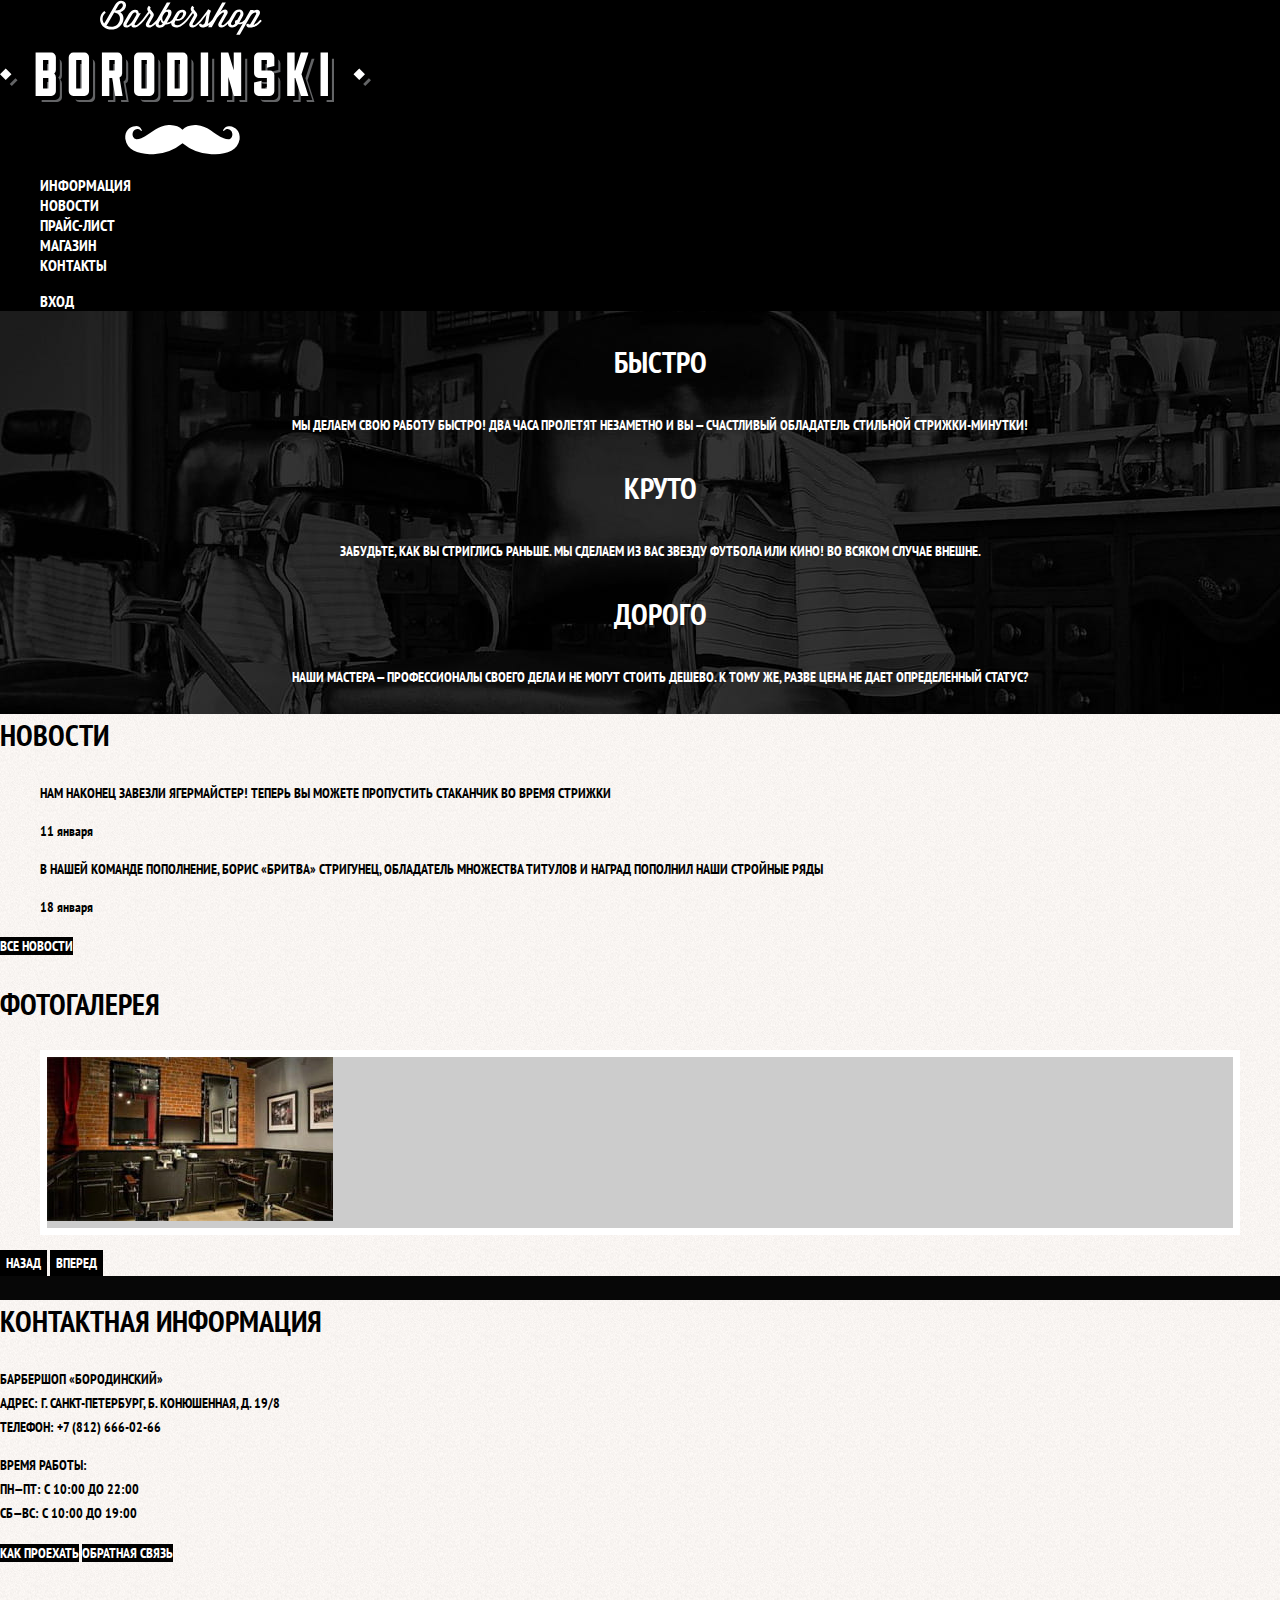
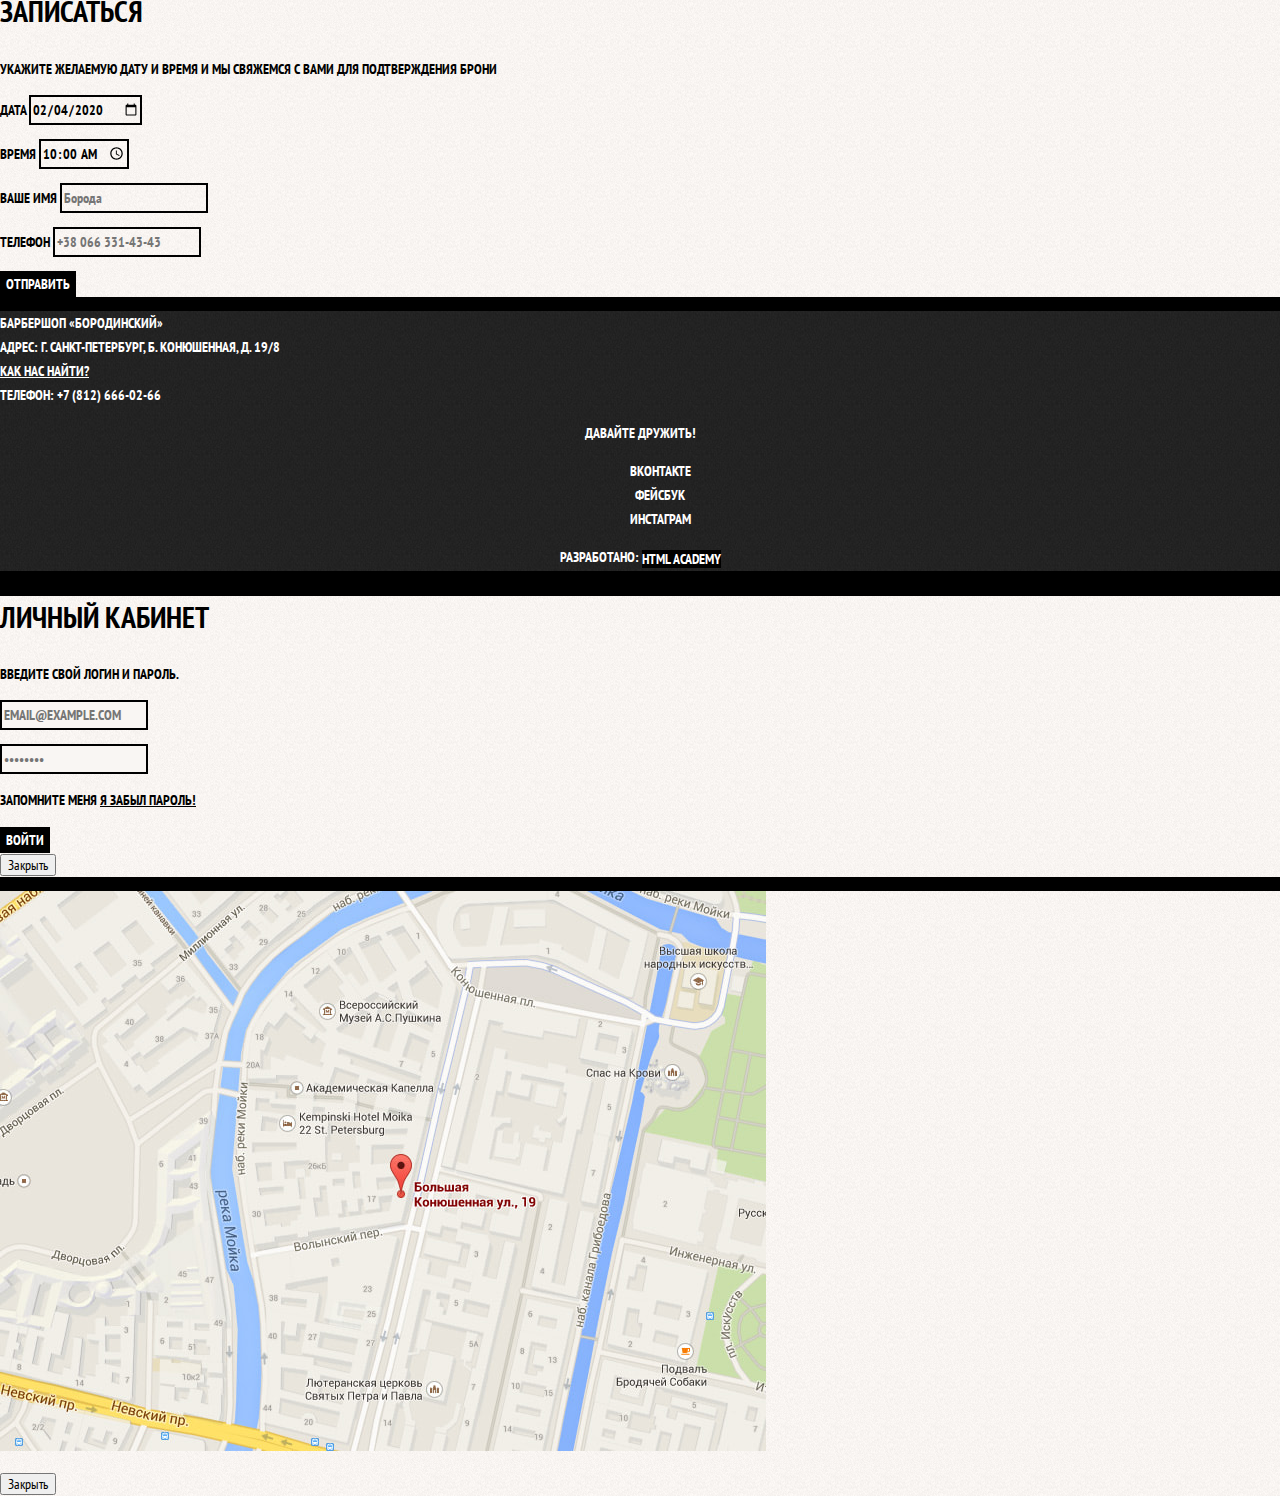
==== index.html @ f63e3051 "Добавляет базовую стилизацию для главной страницы барбершопа" ====
<!DOCTYPE html>
<html lang="ru">
  <head>
    <meta charset="utf-8">
    <title>Барбершоп «Бородинский»</title>
    <link href="https://fonts.googleapis.com/css?family=PT+Sans+Narrow:400,700&display=swap&subset=cyrillic" rel="stylesheet">
    <link href="css/normalize.css" rel="stylesheet">
    <link href="css/style.css" rel="stylesheet">
  </head>
  <body>
    <header class="main-header">
      <nav class="main-navigation">
        <a class="main-header-logo">
          <img src="img/main-logo.svg" width="371" height="155" alt="Логотип барбершопа «Бородинский»">
        </a>
        <ul class="site-navigation">
          <li><a href="info.html">Информация</a></li>
          <li><a href="news.html">Новости</a></li>
          <li><a href="price.html">Прайс-лист</a></li>
          <li><a href="catalog.html">Магазин</a></li>
          <li><a href="contacts.html">Контакты</a></li>
        </ul>
        <ul class="user-navigation">
          <li>
            <a class="login-link" href="login.html">Вход</a>
          </li>
        </ul>
      </nav>
    </header>

    <main class="container">
      <h1 class="visually-hidden">Барбершоп «Бородинский»</h1>

      <section class="features">
        <h2 class="visually-hidden">Преимущества</h2>
        <ul class="features-list">
          <li class="feature-item">
            <h3>Быстро</h3>
            <p>Мы делаем свою работу быстро! Два часа пролетят незаметно и вы — счастливый обладатель стильной стрижки-минутки!</p>
          </li>
          <li class="feature-item">
            <h3>Круто</h3>
            <p>Забудьте, как вы стриглись раньше. Мы сделаем из вас звезду футбола или кино! Во всяком случае внешне.</p>
          </li>
          <li class="feature-item">
            <h3>Дорого</h3>
            <p>Наши мастера — профессионалы своего дела и не могут стоить дешево. К тому же, разве цена не дает определенный статус?</p>
          </li>
        </ul>
      </section>

      <div class="index-columns">
        <section class="news">
          <h2>Новости</h2>
          <ul class="news-list">
            <li class="news-item">
              <p>Нам наконец завезли Ягермайстер! Теперь вы можете пропустить стаканчик во время стрижки</p>
              <time datetime="2020-01-11">11 января</time>
            </li>
            <li class="news-item">
              <p>В нашей команде пополнение, Борис «Бритва» Стригунец, обладатель множества титулов и наград пополнил наши стройные ряды</p>
              <time datetime="2018-01-18">18 января</time>
            </li>
          </ul>
          <a class="button" href="news.html">Все новости</a>
        </section>

        <section class="gallery">
          <h2>Фотогалерея</h2>
          <figure class="gallery-content">
            <a href="#">
              <img src="img/photo-1.jpg" alt="Интерьер" width="286" height="164" alt="Интерьер">
            </a>
          </figure>
          <button class="button gallery-button gallery-button-back" type="button">Назад</button>
          <button class="button gallery-button gallery-button-next" type="button">Вперед</button>
        </section>
      </div>

      <div class="index-columns">
        <section class="contacts">
          <h2>Контактная информация</h2>
          <p>
             Барбершоп «Бородинский»<br>
             Адрес: г. Санкт-Петербург, Б. Конюшенная, д. 19/8<br>
             Телефон: +7 (812) 666-02-66
          </p>
          <p>
            Время работы:<br>
            пн—пт: с 10:00 до 22:00<br>
            сб—вс: с 10:00 до 19:00
          </p>
          <a class="button" href="map.html">Как проехать</a>
          <a class="button" href="contacts.html">Обратная связь</a>
        </section>

        <section class="appointment">
          <h2>Записаться</h2>
          <p class="appointment-info">Укажите желаемую дату и время и мы свяжемся с вами для подтверждения брони</p>
          <form class="appointment-form" action="https://echo.htmlacademy.ru" method="post">
            <p class="appointment-item">
              <label for="appointment-date">Дата</label>
              <input id="appointment-date" type="date" name="date" value="2020-02-04">
            </p>
            <p class="appointment-item">
              <label for="appointment-time">Время</label>
              <input id="appointment-time" type="time" name="time" value="10:00">
            </p>
            <p class="appointment-item">
              <label for="appointment-name">Ваше имя</label>
              <input id="appointment-name" type="text" name="name" value="" placeholder="Борода">
            </p>
            <p class="appointment-item">
              <label for="appointment-phone">Телефон</label>
              <input id="appointment-phone" type="tel" name="phone" value="" placeholder="+38 066 331-43-43">
            </p>
            <button class="button" type="submit">Отправить</button>
          </form>
        </section>
      </div>
    </main>

    <footer class="main-footer">
      <p class="footer-contacts">
        Барбершоп «Бородинский»<br>
        Адрес: г. Санкт-Петербург, Б. Конюшенная, д. 19/8<br>
        <a href="map.html">Как нас найти?</a><br>
        Телефон: +7 (812) 666-02-66
      </p>
      <div class="footer-social">
        <p>Давайте дружить!</p>
        <ul>
          <li><a class="social-button" href="#">Вконтакте</a></li>
          <li><a class="social-button" href="#">Фейсбук</a></li>
          <li><a class="social-button" href="#">Инстаграм</a></li>
        </ul>
      </div>
      <p class="footer-copyright">
        Разработано:
        <a class="button" href="https://htmlacademy.ru">HTML Academy</a>
      </p>
    </footer>

    <section class="modal modal-login">
      <h2>Личный кабинет</h2>
      <p>Введите свой логин и пароль.</p>
      <form class="login-form" action="https://echo.htmlacademy.ru" method="post">
        <p>
          <label class="visually-hidden" for="user-login">Логин</label>
          <input class="login-icon-user" id="user-login" type="email" name="login" placeholder="email@example.com">
        </p>
        <p>
          <label class="visually-hidden" for="user-password">Пароль</label>
          <input class="login-icon-password" id="user-password" type="password" name="password" placeholder="••••••••">
        </p>
        <p class="login-password-info">
          <label class="login-checkbox">
            <input class="visually-hidden" type="checkbox" name="remember">
            <span class="checkbox-indicator"></span>
            Запомните меня
          </label>
          <a class="restore" href="#">Я забыл пароль!</a>
        </p>
        <button class="button" type="submit">Войти</button>
      </form>
      <button class="modal-close" type="button">Закрыть</button>
    </section>

    <section class="modal modal-map">
      <h2 class="visually-hidden">Как до нас добраться</h2>
      <p>
        <img src="img/map.jpg" width="766" height="560" alt="Карта офиса по адресу улица Большая Конюшенная, 19/8, Санкт-Петербург">
      </p>
      <button class="modal-close" type="button">Закрыть</button>
    </section>
  </body>
</html>
---- css/style.css ----
body {
  margin: 0;
  padding: 0;

  font-family: "PT Sans Narrow", Arial, sans-serif;
  font-size: 14px;
  line-height: 24px;
  font-weight: 700;
  color: #ffffff;
  text-transform: uppercase;

  background-color: #000000;
  background-image: url("../img/bg.jpg");
  background-position: top center;
  background-repeat: no-repeat;
}

a {
  text-decoration: none;
}

.button {
  font: inherit;

  text-align: center;
  color: #ffffff;
  vertical-align: middle;
  text-transform: uppercase;

  background-color: #000000;
  border: none;
}

.button:hover,
.button:focus,
.button:active {
  background-color: #663d15;
}

.visually-hidden {
  position: absolute;
  width: 1px;
  height: 1px;
  margin: -1px;
  border: 0;
  padding: 0;
  clip: rect(0 0 0 0);
  overflow: hidden;
}

.main-navigation {
  font-size: 16px;
  line-height: 20px;
  color: #ffffff;

  background-color: #000000;
}

.site-navigation,
.user-navigation {
  list-style: none;
}

.site-navigation a,
.user-navigation a {
  color: #ffffff;
}

.site-navigation a:hover,
.site-navigation a:focus,
.user-navigation a:hover,
.user-navigation a:focus {
  background-color: #242424;
}

.features-list {
  list-style: none;
}

.feature-item {
  text-align: center;
}

.feature-item h3 {
  font-size: 30px;
  line-height: 42px;
}

.index-columns {
  color: #000000;

  background-color: #f8f5f2;
  background-image: url("../img/pattern-light.jpg");
  background-position: 0 0;
  background-repeat: repeat;
}

.index-columns h2 {
  font-size: 30px;
  line-height: 42px;
}

.news-list {
  list-style: none;
}

.news-item time {
  text-transform: none;
}

.gallery-content {
  background-color: #cccccc;
  border: 7px solid #ffffff;
}

.appointment-item input {
  font: inherit;

  background-color: transparent;
  border: 2px solid #000000;
}

.appointment-item input:focus {
  border-color: #663d15;
}

.main-footer {
  color: #ffffff;

  background-color: #212121;
  background-image: url("../img/pattern-dark.jpg");
  background-position: 0 0;
  background-repeat: repeat;
}

.footer-contacts a {
  color: #ffffff;
  text-decoration:  underline;
}

.footer-contacts a:hover,
.footer-contacts a:focus {
  text-decoration: none;
}

.footer-social {
  text-align: center;
}

.footer-social ul {
  list-style: none;
}

.social-button {
  color: #ffffff;
}

.footer-copyright {
  text-align: center;
}

.footer-copyright .button:hover,
.footer-copyright .button:focus {
  color: #000000;

  background-color: #ffffff;
}

.modal {
  color: #000000;

  background-color: #f8f3f0;
  background-image: url("../img/pattern-light.jpg");
  background-position: 0 0;
  background-repeat: repeat;
}

.modal h2 {
  font-size: 30px;
  line-height: 42px;
}

.login-form input[type="email"],
.login-form input[type="password"] {
  font: inherit;
  color: #000000;
  text-transform: uppercase;

  background-color: #f9f6f3;
  border: 2px solid #000000;
}

.login-form input:focus {
  border-color: #663d15;
}

.login-checkbox:hover,
.login-checkbox:focus {
  color: #663d15;
}

.restore {
  color: #000000;
  text-decoration: underline;
}

.restore:hover,
.restore:focus {
  text-decoration: none;
}
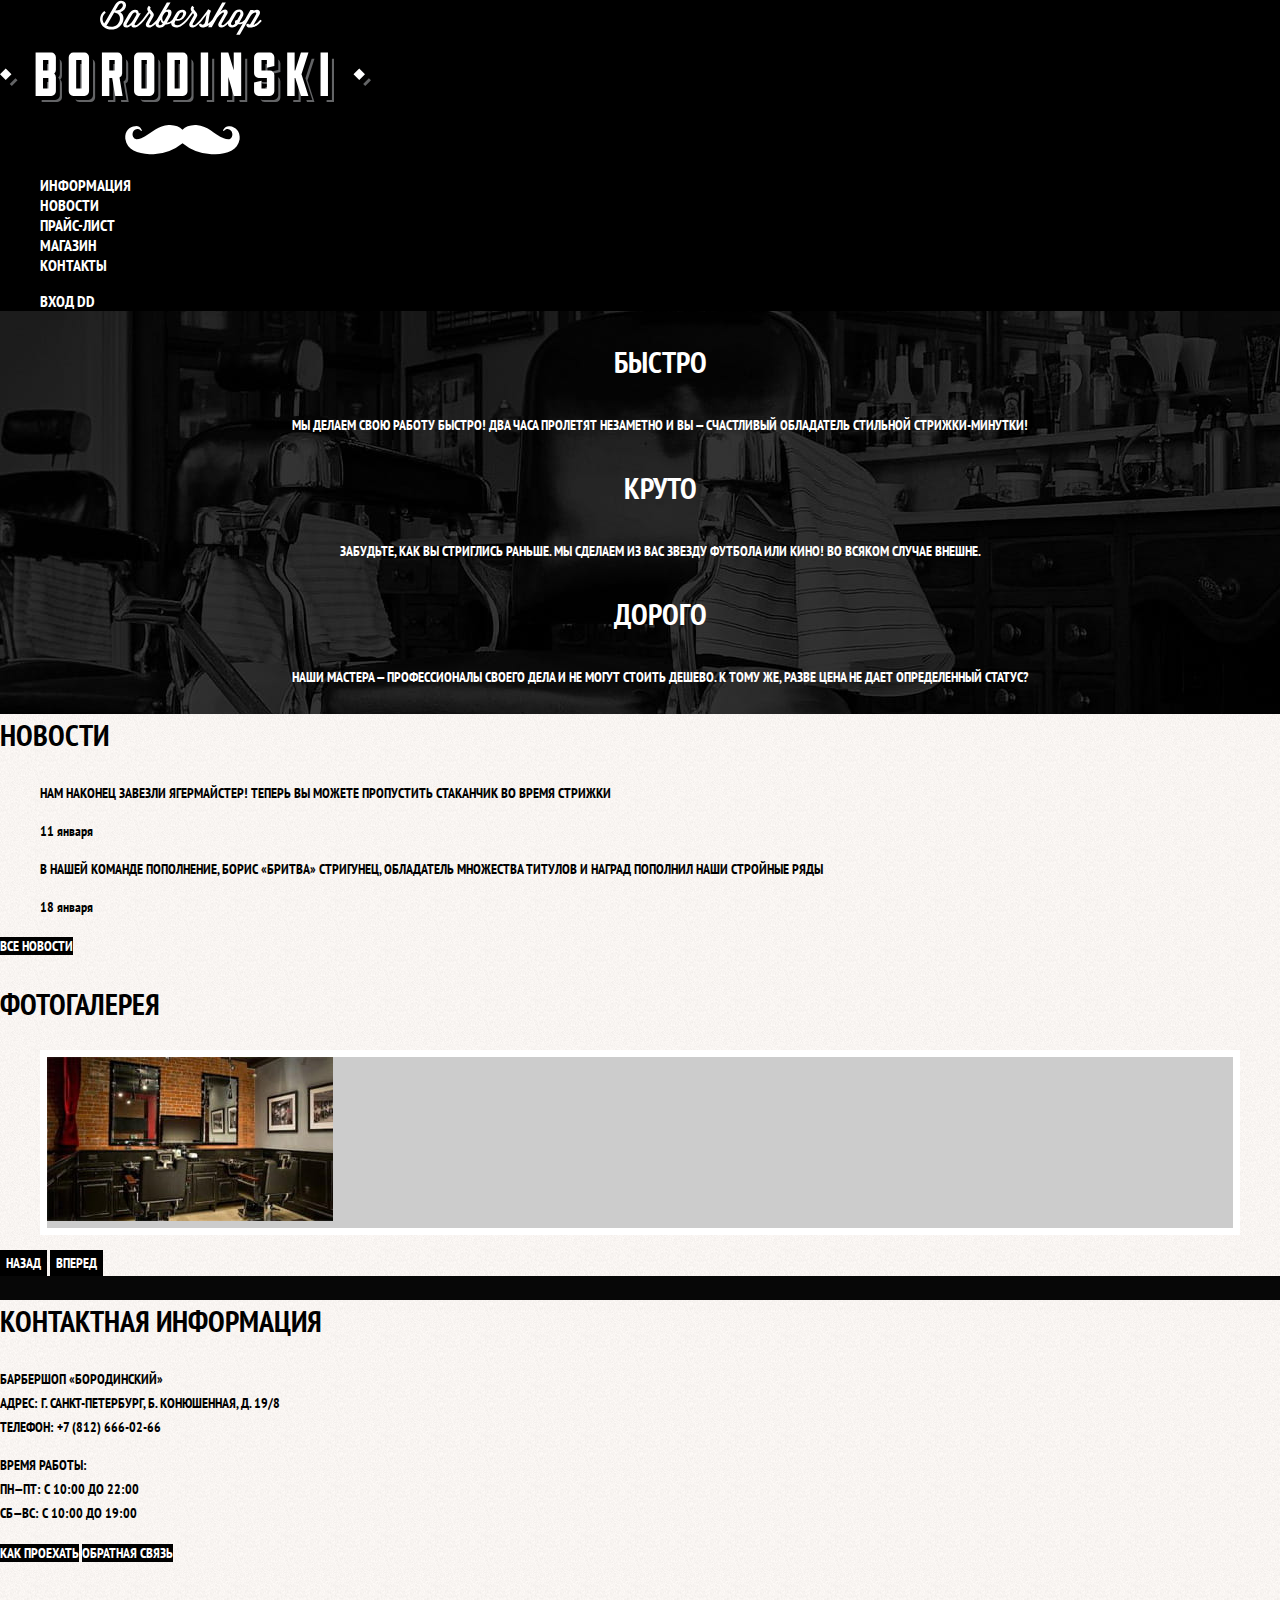
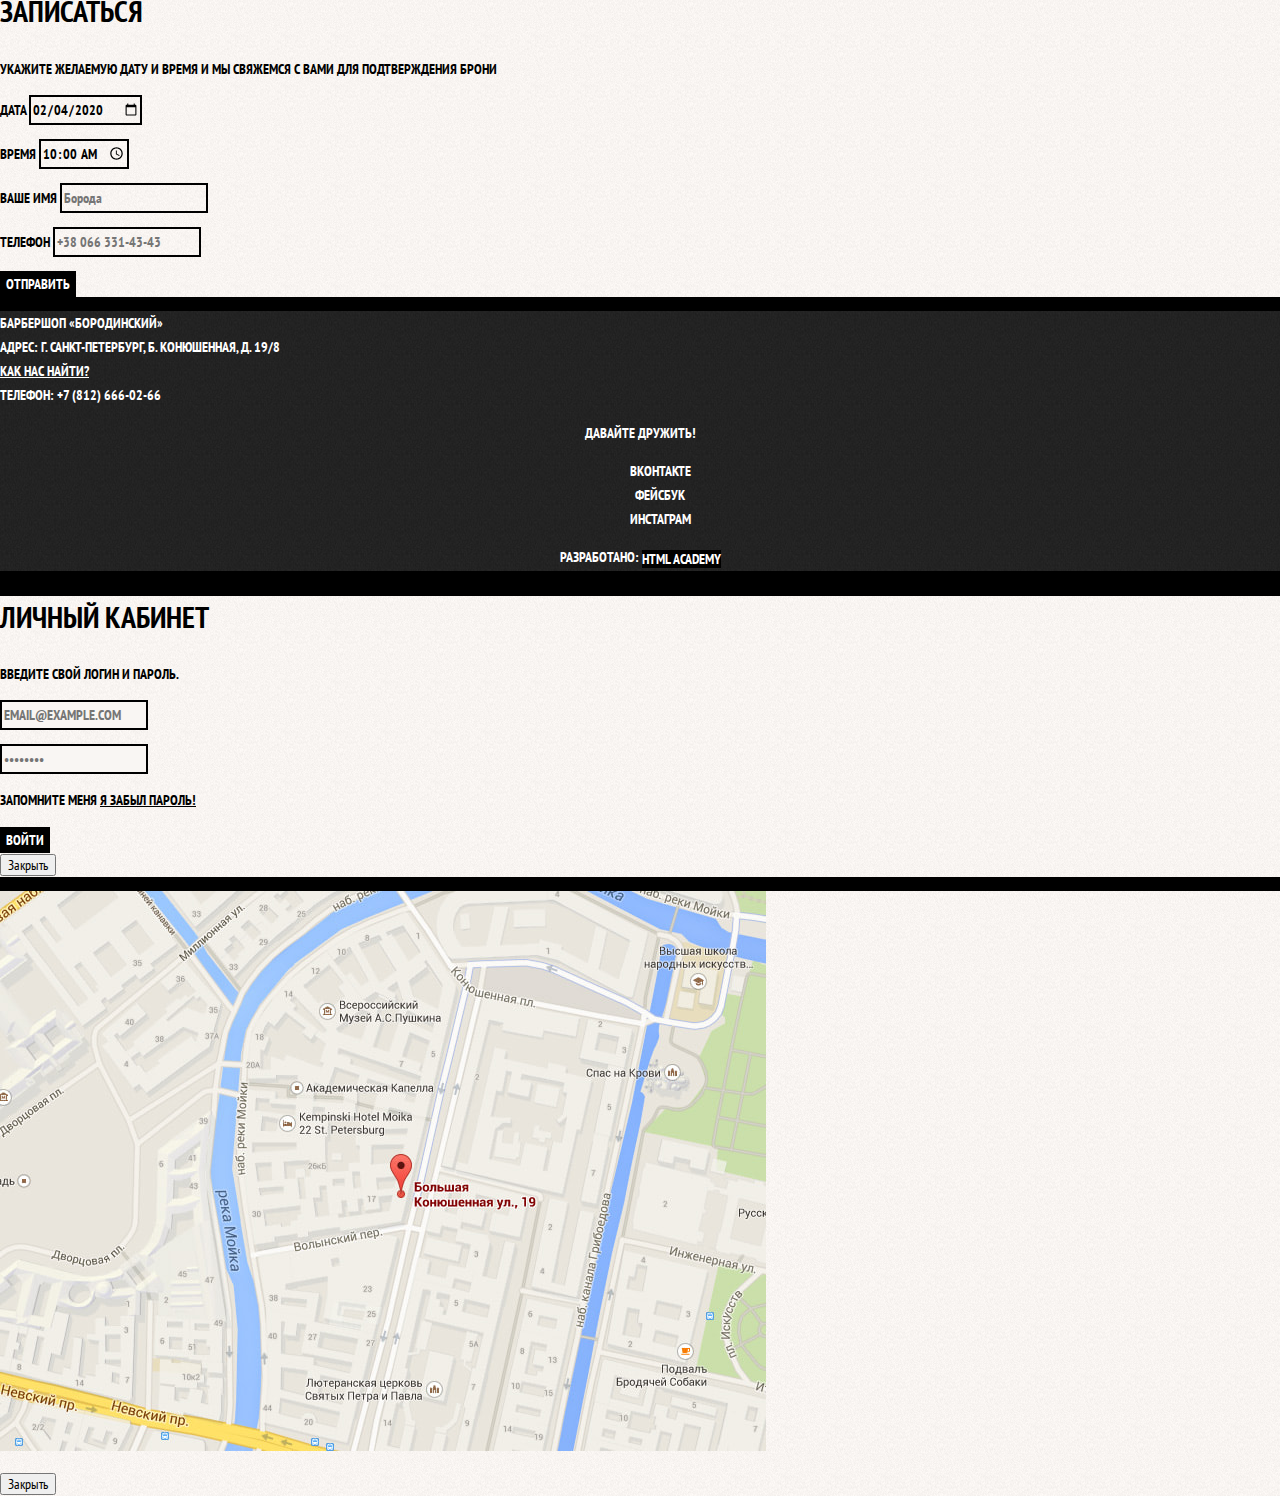
==== commit 659fc83f: "Test Commit" ====
--- a/index.html
+++ b/index.html
@@ -22,7 +22,7 @@
         </ul>
         <ul class="user-navigation">
           <li>
-            <a class="login-link" href="login.html">Вход</a>
+            <a class="login-link" href="login.html">Вход dd</a>
           </li>
         </ul>
       </nav>
--- a/css/style.css
+++ b/css/style.css
@@ -13,6 +13,15 @@
   background-image: url("../img/bg.jpg");
   background-position: top center;
   background-repeat: no-repeat;
+}
+
+.inner-page {
+  color: #000000;
+
+  background-color: #f9f6f3;
+  background-image: url("../img/pattern-light.jpg");
+  background-position: 0 0;
+  background-repeat: repeat;
 }
 
 a {
@@ -124,6 +133,156 @@
   border-color: #663d15;
 }
 
+.page-title {
+  font-size: 30px;
+  line-height: 42px;
+}
+
+.breadcrumbs {
+  list-style: none;
+}
+
+.breadcrumbs a {
+  color: #000000;
+}
+
+.breadcrumbs a:hover,
+.breadcrumbs a:focus {
+  text-decoration: underline;
+}
+
+.breadcrumbs-current {
+  color: #aba9a7;
+}
+
+.filter fieldset {
+  border: none;
+}
+
+.filter legend {
+  font-size: 24px;
+  line-height: 30px;
+}
+
+.filter ul {
+  list-style: none;
+  line-height: 18px;
+}
+
+.filter-input:hover + label,
+.filter-input:focus + label {
+  color: #663d15;
+}
+
+.filter-input:disabled + label {
+  color: #000000;
+
+  opacity: 0.5;
+}
+
+.catalog-list {
+  list-style: none;
+}
+
+.catalog-item {
+  background-color: #f8f8f8;
+  box-shadow: 0 0 10px rgba(0, 0, 0, 0.1);
+}
+
+.catalog-item:hover {
+  box-shadow: 0 0 10px rgba(0, 0, 0, 0.2);
+}
+
+.catalog-item a {
+  color: #000000;
+}
+
+.catalog-item h3 {
+  font-size: 14px;
+  line-height: 18px;
+}
+
+.catalog-category {
+  text-transform: none;
+}
+
+.catalog-item-price b {
+  font-size: 14px;
+  line-height: 20px;
+  text-align: center;
+
+  background-color: #e5e5e5;
+}
+
+.catalog-item-price .button {
+  line-height: 20px;
+  color: #ffffff;
+}
+
+.pagination-list {
+  list-style: none;
+}
+
+.pagination-item a {
+  color: #ffffff;
+
+  background-color: #000000;
+}
+
+.pagination-item a:hover,
+.pagination-item a:focus,
+.pagination-item a:active {
+  background-color: #663d15;
+}
+
+.pagination-item-current a {
+  color: #000000;
+
+  background-color: #ffffff;
+}
+
+.pagination-item-current a:hover,
+.pagination-item-current a:focus,
+.pagination-item-current a:active {
+  color: #000000;
+
+  background-color: #ffffff;
+}
+
+.product-photo-preview {
+  list-style: none;
+}
+
+.product-photo-preview li {
+  box-shadow: 0 0 10px 2px rgba(0, 0, 0, 0.1);
+}
+
+.product-photo-full {
+  box-shadow: 0 0 10px 2px rgba(0, 0, 0, 0.1);
+}
+
+.product-article {
+  text-align: right;
+  color: #aeaeae;
+}
+
+.product-price b {
+  line-height: 20px;
+  text-align: center;
+
+  background-color: #e5e5e5;
+}
+
+.product-info h3 {
+  font-size: 24px;
+  line-height: 30px;
+}
+
+.product-info ul {
+  list-style: none;
+}
+
+
 .main-footer {
   color: #ffffff;
 
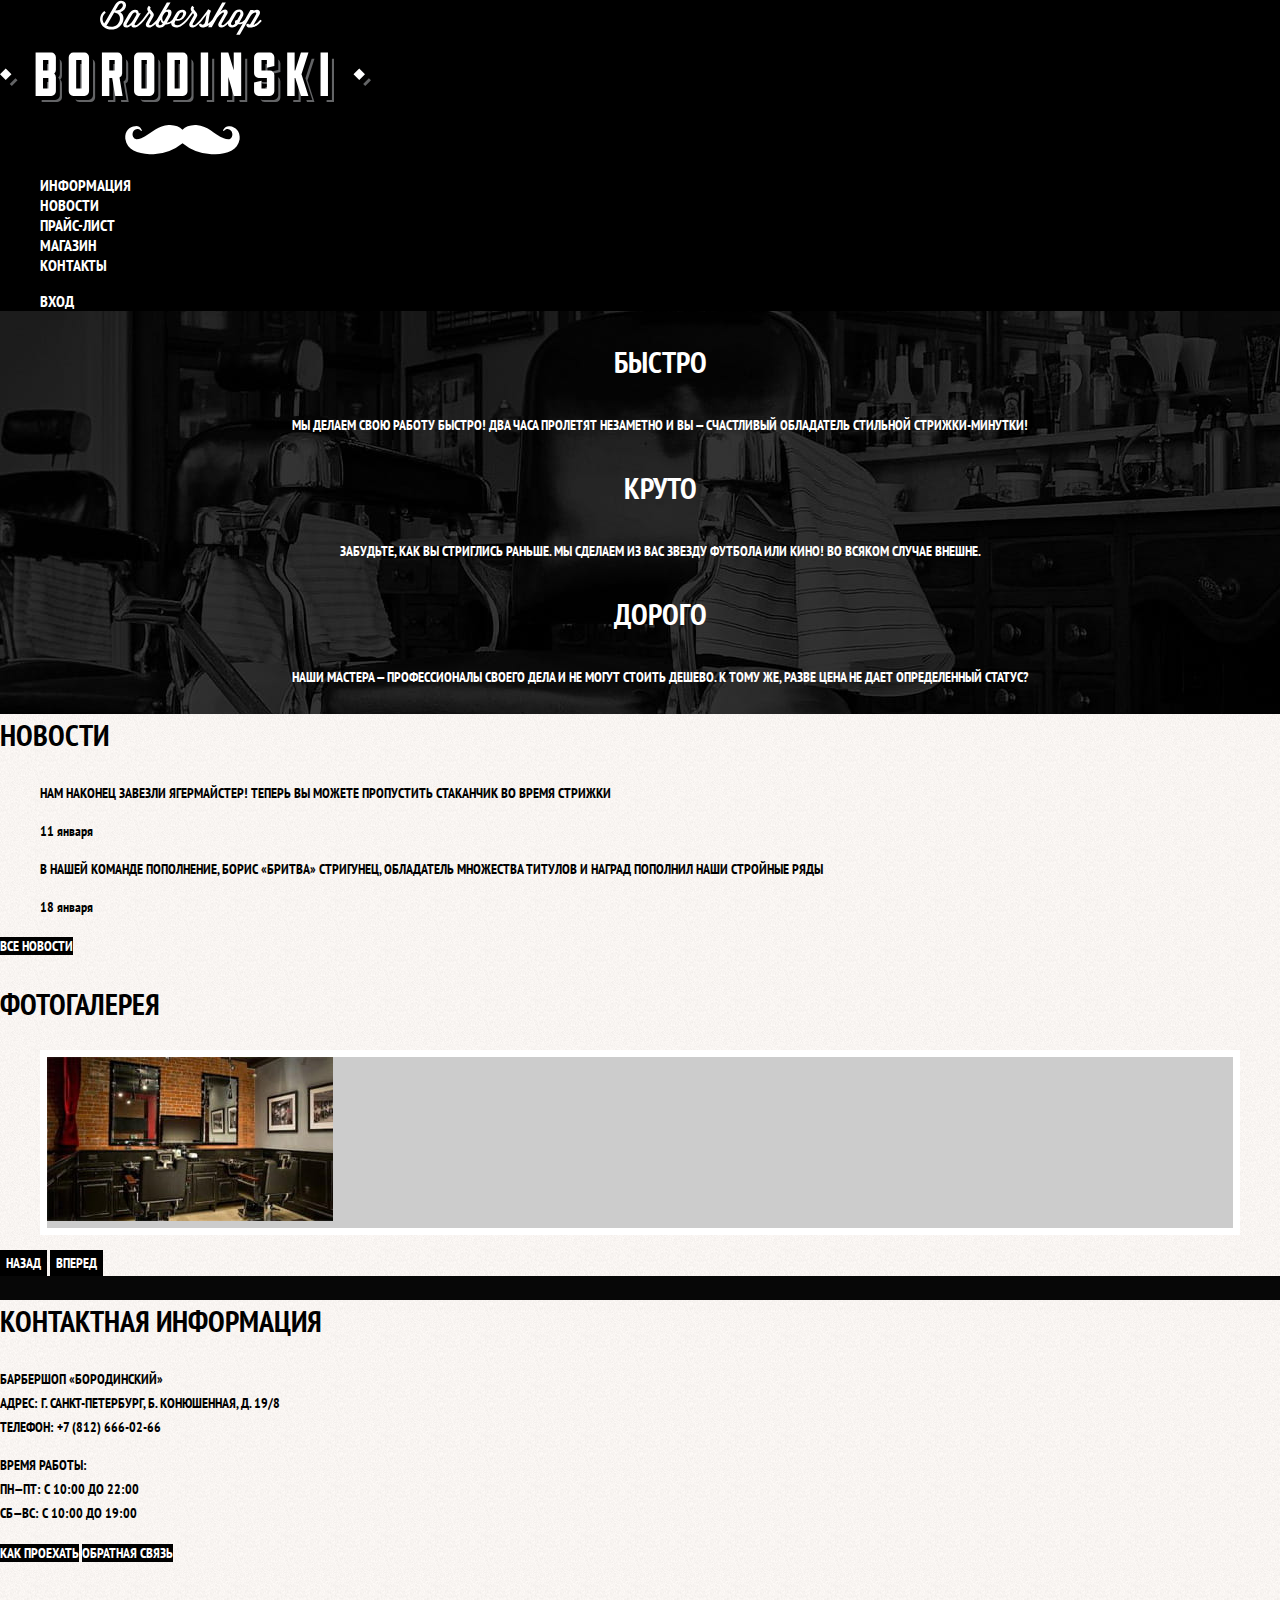
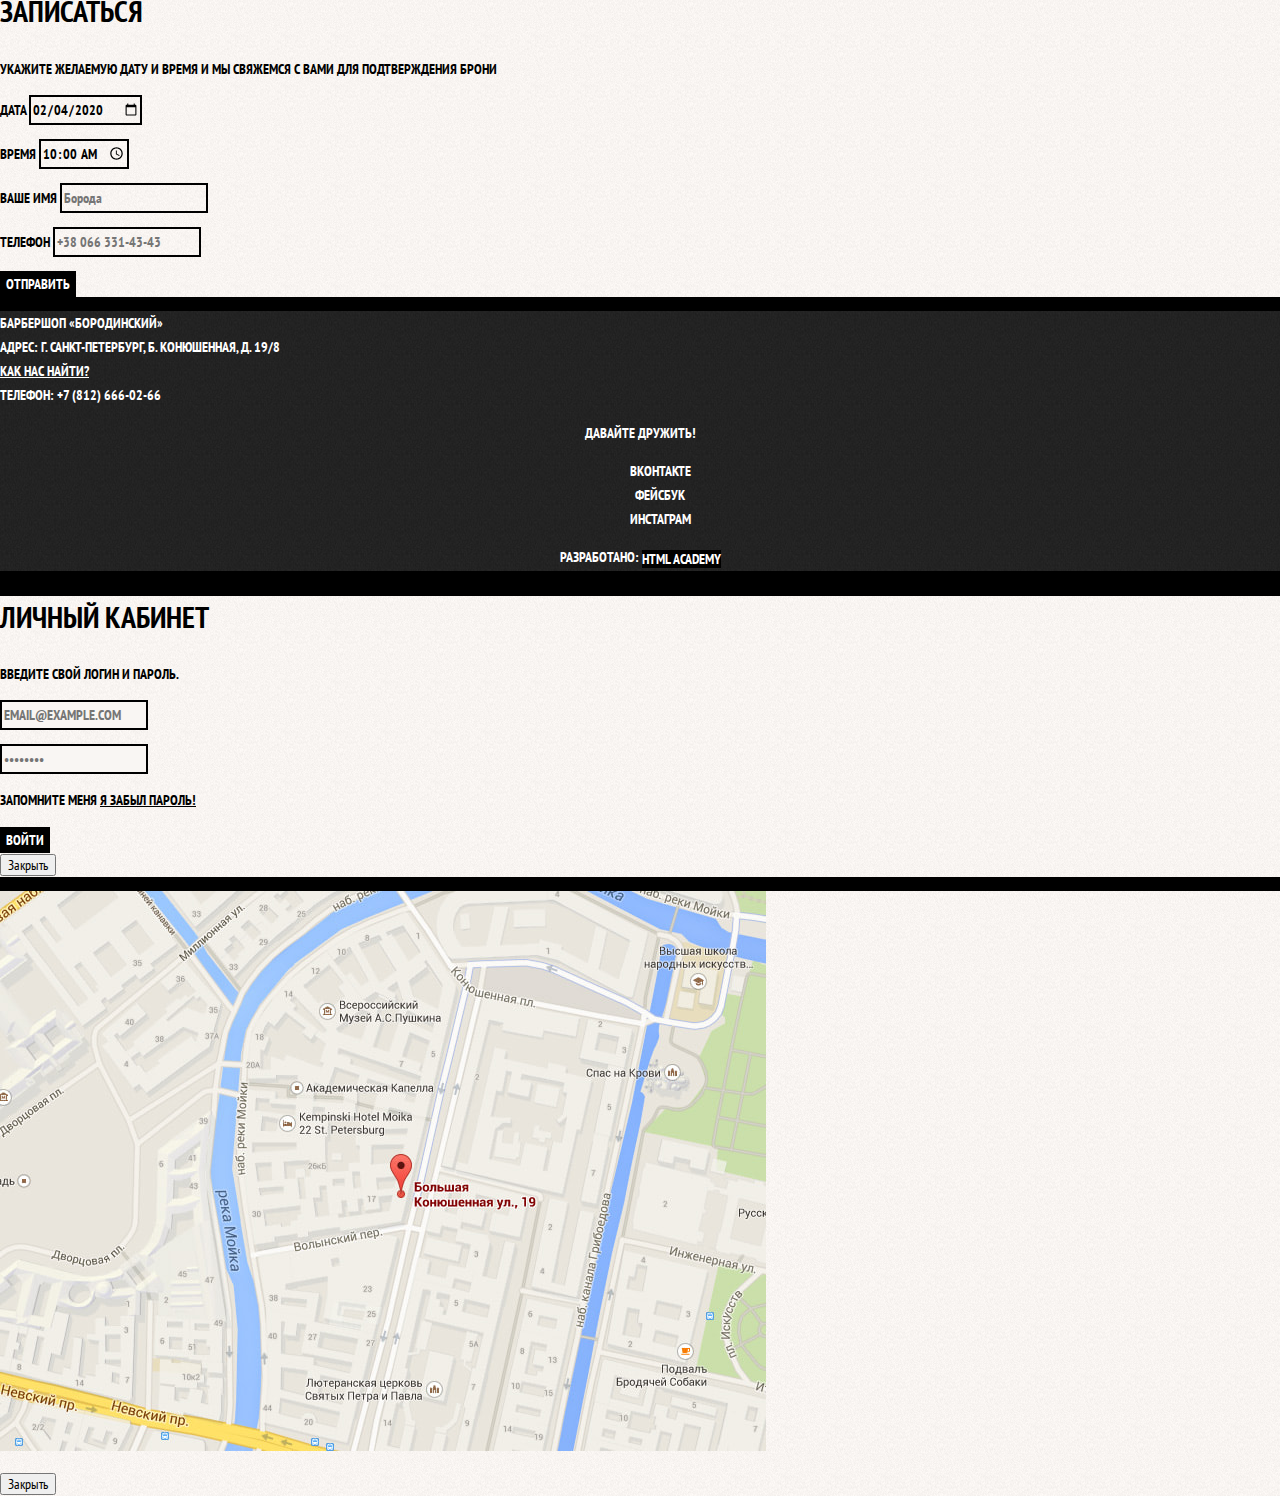
==== commit 6e40eb5c: "Исправление предыдущего коммита" ====
--- a/index.html
+++ b/index.html
@@ -22,7 +22,7 @@
         </ul>
         <ul class="user-navigation">
           <li>
-            <a class="login-link" href="login.html">Вход dd</a>
+            <a class="login-link" href="login.html">Вход</a>
           </li>
         </ul>
       </nav>
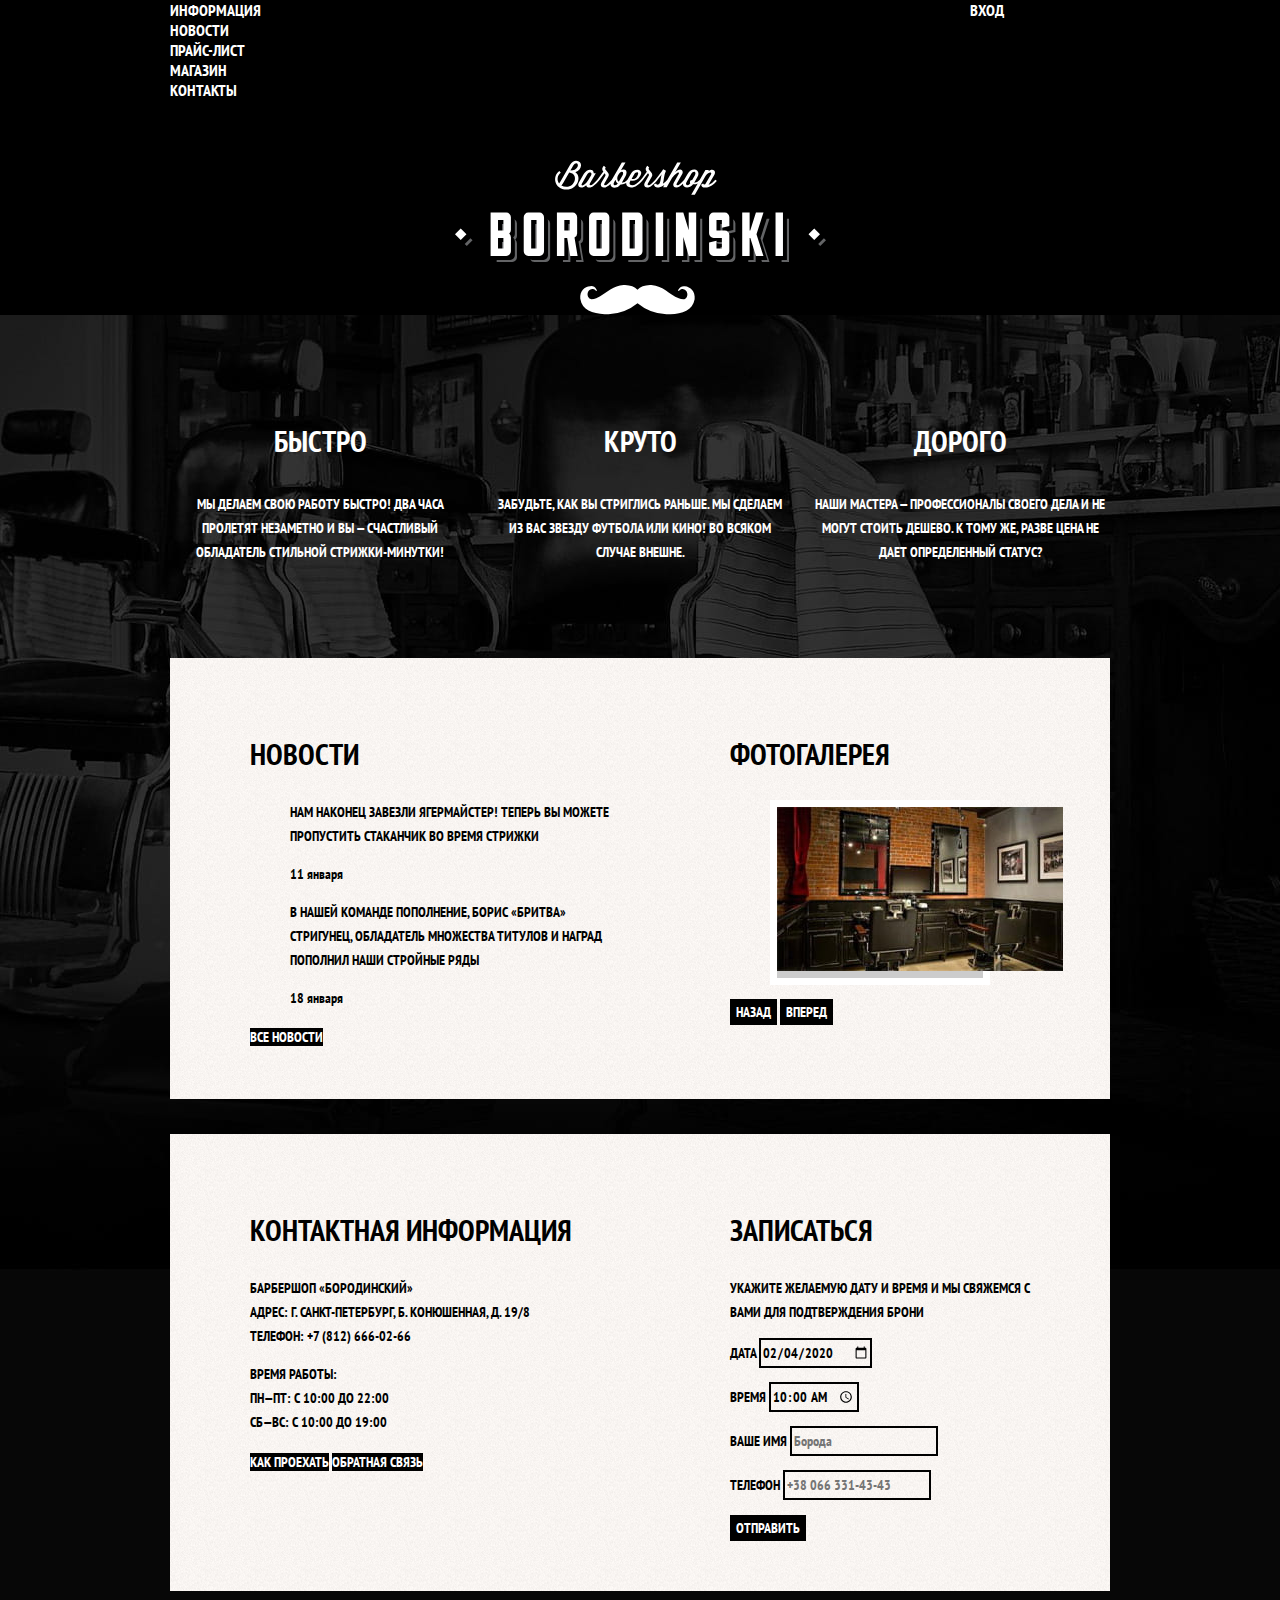
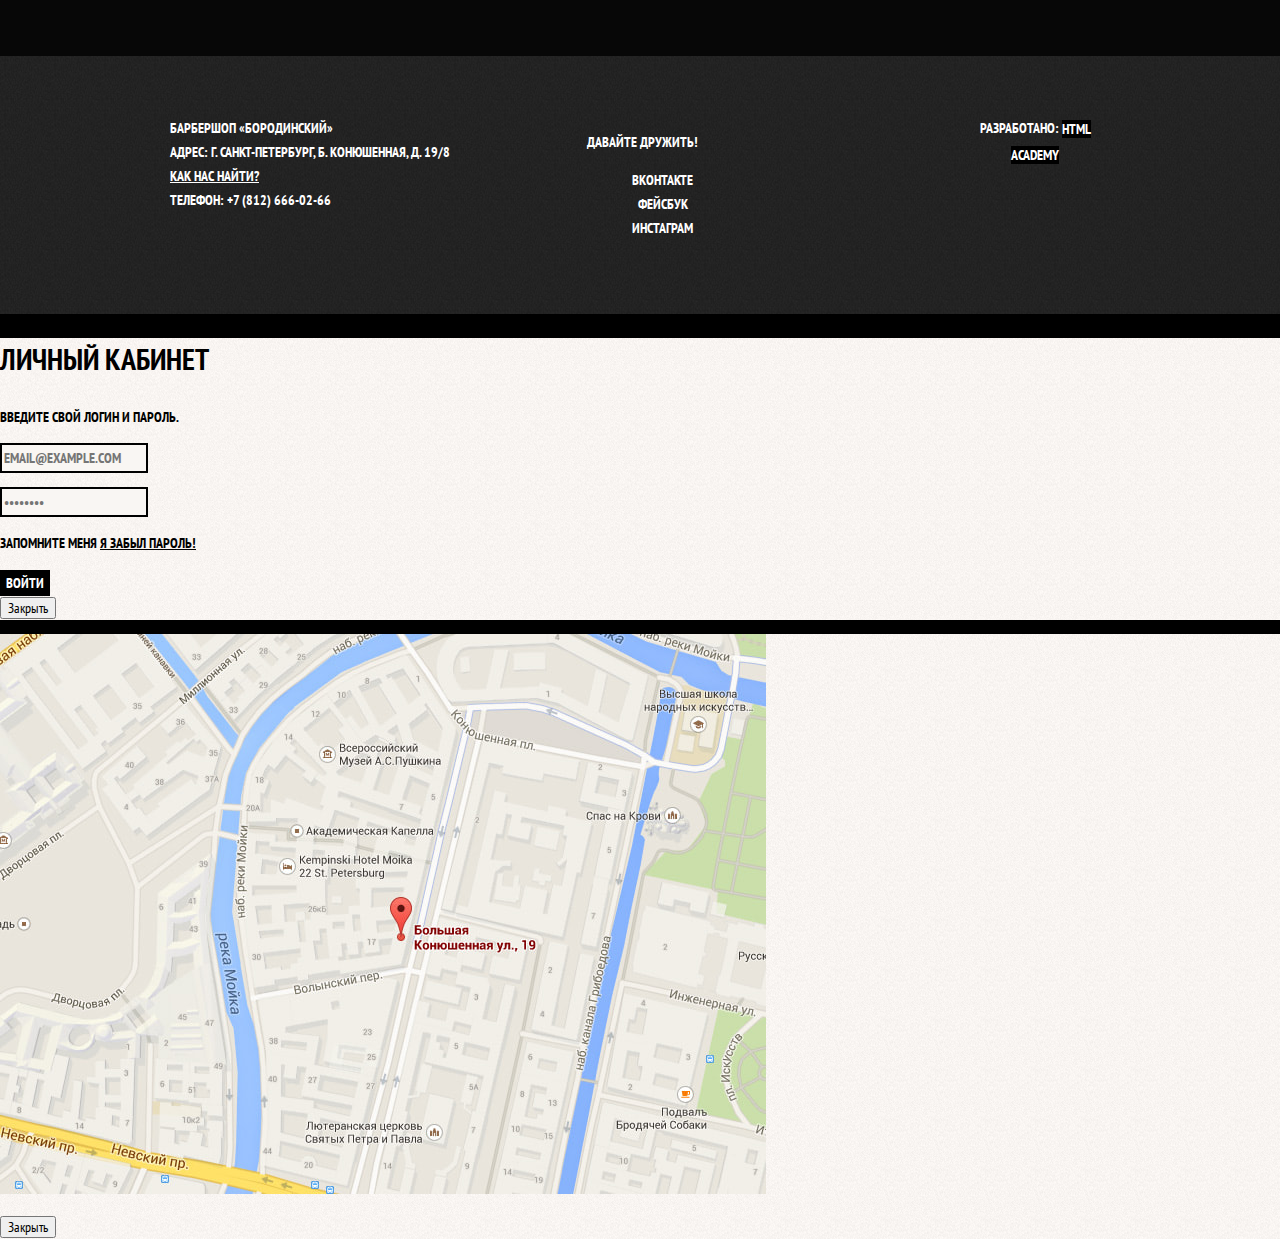
==== commit 7fde93f0: "Добавляет сетку главной страницы барбершоп" ====
--- a/index.html
+++ b/index.html
@@ -13,18 +13,22 @@
         <a class="main-header-logo">
           <img src="img/main-logo.svg" width="371" height="155" alt="Логотип барбершопа «Бородинский»">
         </a>
-        <ul class="site-navigation">
-          <li><a href="info.html">Информация</a></li>
-          <li><a href="news.html">Новости</a></li>
-          <li><a href="price.html">Прайс-лист</a></li>
-          <li><a href="catalog.html">Магазин</a></li>
-          <li><a href="contacts.html">Контакты</a></li>
-        </ul>
-        <ul class="user-navigation">
-          <li>
-            <a class="login-link" href="login.html">Вход</a>
-          </li>
-        </ul>
+        <div class="main-navigation-wrapper">
+          <div class="container">
+            <ul class="site-navigation">
+              <li><a href="info.html">Информация</a></li>
+              <li><a href="news.html">Новости</a></li>
+              <li><a href="price.html">Прайс-лист</a></li>
+              <li><a href="catalog.html">Магазин</a></li>
+              <li><a href="contacts.html">Контакты</a></li>
+            </ul>
+            <ul class="user-navigation">
+              <li>
+                <a class="login-link" href="login.html">Вход</a>
+              </li>
+            </ul>
+          </div>
+        </div>
       </nav>
     </header>
 
@@ -121,24 +125,26 @@
     </main>
 
     <footer class="main-footer">
-      <p class="footer-contacts">
-        Барбершоп «Бородинский»<br>
-        Адрес: г. Санкт-Петербург, Б. Конюшенная, д. 19/8<br>
-        <a href="map.html">Как нас найти?</a><br>
-        Телефон: +7 (812) 666-02-66
-      </p>
-      <div class="footer-social">
-        <p>Давайте дружить!</p>
-        <ul>
-          <li><a class="social-button" href="#">Вконтакте</a></li>
-          <li><a class="social-button" href="#">Фейсбук</a></li>
-          <li><a class="social-button" href="#">Инстаграм</a></li>
-        </ul>
+      <div class="container">
+        <p class="footer-contacts">
+          Барбершоп «Бородинский»<br>
+          Адрес: г. Санкт-Петербург, Б. Конюшенная, д. 19/8<br>
+          <a href="map.html">Как нас найти?</a><br>
+          Телефон: +7 (812) 666-02-66
+        </p>
+        <div class="footer-social">
+          <p>Давайте дружить!</p>
+          <ul>
+            <li><a class="social-button" href="#">Вконтакте</a></li>
+            <li><a class="social-button" href="#">Фейсбук</a></li>
+            <li><a class="social-button" href="#">Инстаграм</a></li>
+          </ul>
+        </div>
+        <p class="footer-copyright">
+          Разработано:
+          <a class="button" href="https://htmlacademy.ru">HTML Academy</a>
+        </p>
       </div>
-      <p class="footer-copyright">
-        Разработано:
-        <a class="button" href="https://htmlacademy.ru">HTML Academy</a>
-      </p>
     </footer>
 
     <section class="modal modal-login">
--- a/css/style.css
+++ b/css/style.css
@@ -13,6 +13,12 @@
   background-image: url("../img/bg.jpg");
   background-position: top center;
   background-repeat: no-repeat;
+}
+
+.container {
+  width: 940px;
+  margin: 0 auto;
+  padding: 0 10px;
 }
 
 .inner-page {
@@ -57,7 +63,15 @@
   overflow: hidden;
 }
 
+.main-header {
+  margin-bottom: 75px;
+}
+
 .main-navigation {
+  display: flex;
+  flex-direction: column;
+  align-items: center;
+
   font-size: 16px;
   line-height: 20px;
   color: #ffffff;
@@ -65,8 +79,34 @@
   background-color: #000000;
 }
 
+.main-header-logo {
+  order: 2;
+  width: 371px;
+  height: 155px;
+}
+
+.main-navigation-wrapper {
+  width: 100%;
+  margin-bottom: 60px;
+
+  background-color: #000000;
+}
+
+.main-navigation-wrapper .container {
+  display: flex;
+  justify-content: space-between;
+}
+
 .site-navigation,
 .user-navigation {
+  list-style: none;
+}
+
+.site-navigation {
+  width: 620px;
+  margin: 0;
+  padding: 0;
+
   list-style: none;
 }
 
@@ -82,11 +122,29 @@
   background-color: #242424;
 }
 
+.user-navigation {
+  width: 140px;
+  margin: 0;
+  padding: 0;
+
+  list-style: none;
+}
+
+.features {
+  margin-bottom: 80px;
+}
+
 .features-list {
+  display: flex;
+  justify-content: space-between;
+  margin: 0;
+  padding: 0;
+
   list-style: none;
 }
 
 .feature-item {
+  width: 300px;
   text-align: center;
 }
 
@@ -96,6 +154,11 @@
 }
 
 .index-columns {
+  display: flex;
+  justify-content: space-between;
+  padding: 50px 80px;
+  margin-bottom: 35px;
+
   color: #000000;
 
   background-color: #f8f5f2;
@@ -109,17 +172,33 @@
   line-height: 42px;
 }
 
+.news {
+  width: 380px;
+}
+
 .news-list {
   list-style: none;
 }
 
 .news-item time {
   text-transform: none;
+}
+
+.gallery {
+  width: 300px;
 }
 
 .gallery-content {
   background-color: #cccccc;
   border: 7px solid #ffffff;
+}
+
+.contacts {
+  width: 380px;
+}
+
+.appointment {
+  width: 300px;
 }
 
 .appointment-item input {
@@ -284,6 +363,8 @@
 
 
 .main-footer {
+  margin-top: 65px;
+  padding: 60px 0;
   color: #ffffff;
 
   background-color: #212121;
@@ -292,6 +373,16 @@
   background-repeat: repeat;
 }
 
+.main-footer .container {
+  display: flex;
+}
+
+.footer-contacts {
+  width: 320px;
+  margin: 0;
+  margin-right: 80px;
+}
+
 .footer-contacts a {
   color: #ffffff;
   text-decoration:  underline;
@@ -303,6 +394,7 @@
 }
 
 .footer-social {
+  width: 145px;
   text-align: center;
 }
 
@@ -315,6 +407,9 @@
 }
 
 .footer-copyright {
+  width: 150px;
+  margin: 0;
+  margin-left: auto;
   text-align: center;
 }
 
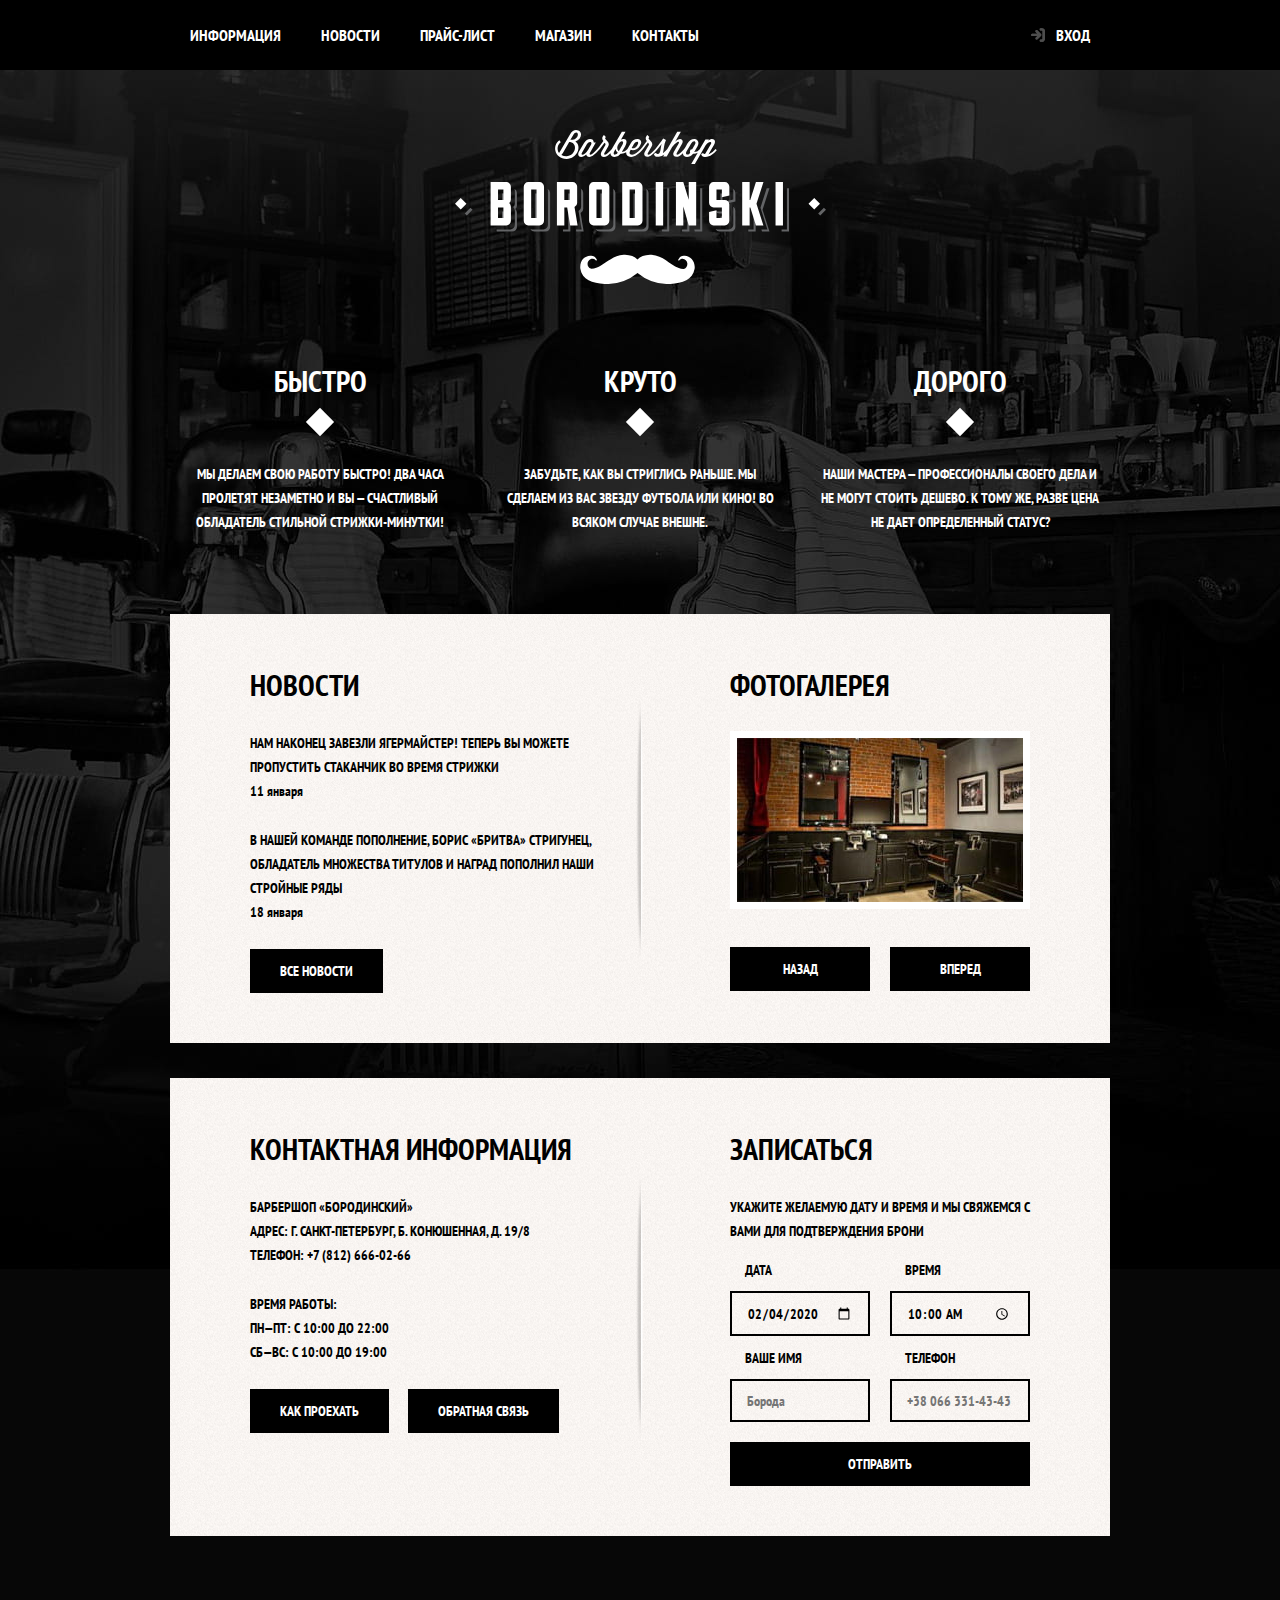
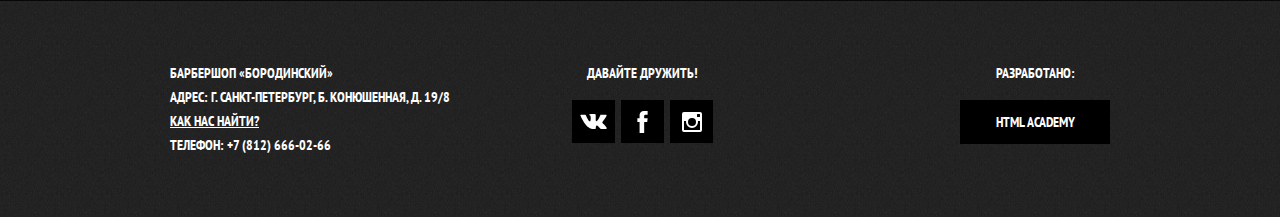
==== commit 1173d248: "Стилизирует главную страницу "Барбершоп"" ====
--- a/index.html
+++ b/index.html
@@ -71,13 +71,15 @@
 
         <section class="gallery">
           <h2>Фотогалерея</h2>
-          <figure class="gallery-content">
-            <a href="#">
-              <img src="img/photo-1.jpg" alt="Интерьер" width="286" height="164" alt="Интерьер">
-            </a>
-          </figure>
-          <button class="button gallery-button gallery-button-back" type="button">Назад</button>
-          <button class="button gallery-button gallery-button-next" type="button">Вперед</button>
+          <div class="gallery-container">
+            <figure class="gallery-content">
+              <a href="#">
+                <img src="img/photo-1.jpg" alt="Интерьер" width="286" height="164" alt="Интерьер">
+              </a>
+            </figure>
+            <button class="button gallery-button gallery-button-back" type="button">Назад</button>
+            <button class="button gallery-button gallery-button-next" type="button">Вперед</button>
+          </div>
         </section>
       </div>
 
@@ -135,13 +137,22 @@
         <div class="footer-social">
           <p>Давайте дружить!</p>
           <ul>
-            <li><a class="social-button" href="#">Вконтакте</a></li>
-            <li><a class="social-button" href="#">Фейсбук</a></li>
-            <li><a class="social-button" href="#">Инстаграм</a></li>
+            <li><a class="social-button" href="#">
+              <span class="visually-hidden">Вконтакте</span>
+              <svg xmlns="http://www.w3.org/2000/svg" width="27" height="15" viewBox="0 0 26.14 14.91"><path d="M26 13.47l-.09-.17a13.55 13.55 0 00-2.6-3q-.87-.83-1.1-1.12A1 1 0 0122 8a10.27 10.27 0 011.22-1.78l.88-1.16q2.35-3.13 2-4L26 .94a.8.8 0 00-.4-.22 2.14 2.14 0 00-.87 0h-3.92a.51.51 0 00-.27 0h-.3a.6.6 0 00-.15.14.93.93 0 00-.14.24 22.22 22.22 0 01-1.46 3.06q-.5.84-.93 1.46a7 7 0 01-.71.91 4.94 4.94 0 01-.52.47q-.23.18-.35.15l-.23-.05a.9.9 0 01-.31-.33 1.49 1.49 0 01-.16-.53V1.6a3.14 3.14 0 000-.62 2.12 2.12 0 00-.14-.44.73.73 0 00-.28-.33 1.57 1.57 0 00-.46-.18A9 9 0 0012.57 0a8.93 8.93 0 00-3.25.33 1.83 1.83 0 00-.52.41q-.25.3-.07.33a1.67 1.67 0 011.16.59l.08.16a2.6 2.6 0 01.19.63 6.32 6.32 0 01.12 1 10.59 10.59 0 010 1.7q-.07.71-.13 1.1a2.21 2.21 0 01-.18.64 2.69 2.69 0 01-.16.3l-.07.07a1 1 0 01-.37.07.86.86 0 01-.46-.19 3.27 3.27 0 01-.56-.52 7 7 0 01-.66-.93q-.37-.6-.76-1.42l-.22-.39q-.2-.38-.56-1.11t-.62-1.43A.9.9 0 005.2.9h-.07a.93.93 0 00-.22-.16A1.44 1.44 0 004.6.65L.87.68A1 1 0 00.1.94L0 1a.44.44 0 000 .22 1.08 1.08 0 00.08.37Q.9 3.53 1.86 5.31t1.66 2.87Q4.23 9.27 5 10.24t1 1.24l.37.41.34.33a8.06 8.06 0 001 .78 16.34 16.34 0 001.4.9 7.6 7.6 0 001.79.72 6.19 6.19 0 002 .22h1.57a1.08 1.08 0 00.72-.3l.05-.07a.9.9 0 00.1-.25 1.38 1.38 0 000-.37 4.48 4.48 0 01.09-1.05 2.77 2.77 0 01.23-.71 1.74 1.74 0 01.29-.4 1.19 1.19 0 01.23-.2h.11a.86.86 0 01.77.21 4.52 4.52 0 01.83.79q.39.47.93 1.05a6.41 6.41 0 001 .87l.27.16a3.31 3.31 0 00.71.3 1.53 1.53 0 00.76.07l3.48-.05a1.58 1.58 0 00.8-.17.68.68 0 00.34-.37 1.06 1.06 0 000-.46 1.71 1.71 0 00-.1-.36z" fill="#fff"/></svg>
+            </a></li>
+            <li><a class="social-button" href="#">
+              <span class="visually-hidden">Фейсбук</span>
+              <svg xmlns="http://www.w3.org/2000/svg" width="19" height="22" viewBox="0 0 10.15 21.74"><path d="M3.34 1.12A4.77 4.77 0 016.53 0h3.61v3.81H7.81a1.07 1.07 0 00-1.09.83v2.55h3.42c-.08 1.23-.24 2.45-.41 3.67h-3v10.87H2.21V10.86H0V7.21h2.19V3.66a3.83 3.83 0 011.15-2.54z" fill="#fff"/></svg>
+            </a></li>
+            <li><a class="social-button" href="#">
+              <span class="visually-hidden">Инстаграм</span>
+              <svg xmlns="http://www.w3.org/2000/svg" width="20" height="20"><path d="M18 0H2a2 2 0 00-2 2v16a2 2 0 002 2h16a2 2 0 002-2V2a2 2 0 00-2-2zm-8 6a4 4 0 11-4 4 4 4 0 014-4zM2.5 18a.47.47 0 01-.5-.5V9h2.1a3.4 3.4 0 00-.1 1 6 6 0 1012 0 3.4 3.4 0 00-.1-1H18v8.5a.47.47 0 01-.5.5zM18 4.5a.47.47 0 01-.5.5h-2a.47.47 0 01-.5-.5v-2a.47.47 0 01.5-.5h2a.47.47 0 01.5.5z" fill="#fff"/></svg>
+            </a></li>
           </ul>
         </div>
         <p class="footer-copyright">
-          Разработано:
+          <b>Разработано:</b>
           <a class="button" href="https://htmlacademy.ru">HTML Academy</a>
         </p>
       </div>
--- a/css/style.css
+++ b/css/style.css
@@ -2,17 +2,17 @@
   margin: 0;
   padding: 0;
 
-  font-family: "PT Sans Narrow", Arial, sans-serif;
+  font-weight: 700;
   font-size: 14px;
   line-height: 24px;
-  font-weight: 700;
+  font-family: "PT Sans Narrow", Arial, sans-serif;
   color: #ffffff;
   text-transform: uppercase;
 
   background-color: #000000;
   background-image: url("../img/bg.jpg");
+  background-repeat: no-repeat;
   background-position: top center;
-  background-repeat: no-repeat;
 }
 
 .container {
@@ -26,20 +26,47 @@
 
   background-color: #f9f6f3;
   background-image: url("../img/pattern-light.jpg");
+  background-repeat: repeat;
   background-position: 0 0;
-  background-repeat: repeat;
 }
 
 a {
   text-decoration: none;
 }
 
+img {
+  max-width: 100%;
+  height: auto;
+}
+
+.visually-hidden:not(:focus):not(:active),
+input[type="checkbox"].visually-hidden,
+input[type="radio"].visually-hidden {
+  position: absolute;
+
+  width: 1px;
+  height: 1px;
+  margin: -1px;
+  padding: 0;
+  overflow: hidden;
+
+  white-space: nowrap;
+
+  border: 0;
+
+  clip: rect(0 0 0 0);
+  clip-path: inset(100%);
+}
+
 .button {
+  display: inline-block;
+  margin-right: 16px;
+  padding: 10px 30px;
+
   font: inherit;
-
+  vertical-align: middle;
   text-align: center;
   color: #ffffff;
-  vertical-align: middle;
   text-transform: uppercase;
 
   background-color: #000000;
@@ -52,21 +79,27 @@
   background-color: #663d15;
 }
 
-.visually-hidden {
-  position: absolute;
-  width: 1px;
-  height: 1px;
-  margin: -1px;
-  border: 0;
-  padding: 0;
-  clip: rect(0 0 0 0);
-  overflow: hidden;
+.button.disabled,
+.button:disabled {
+  background-color: #000000;
+  cursor: default;
+  opacity: 0.5;
+}
+
+.modal {
+  display: none;
 }
 
 .main-header {
   margin-bottom: 75px;
 }
 
+.inner-page .main-header {
+  margin-bottom: 50px;
+
+  background-color: #000000;
+}
+
 .main-navigation {
   display: flex;
   flex-direction: column;
@@ -75,8 +108,11 @@
   font-size: 16px;
   line-height: 20px;
   color: #ffffff;
-
-  background-color: #000000;
+}
+
+.inner-page .main-navigation {
+  flex-direction: row;
+  align-items: flex-start;
 }
 
 .main-header-logo {
@@ -85,6 +121,13 @@
   height: 155px;
 }
 
+.inner-page .main-header-logo {
+  order: 0;
+  width: 111px;
+  height: 24px;
+  padding: 23px 20px;
+}
+
 .main-navigation-wrapper {
   width: 100%;
   margin-bottom: 60px;
@@ -103,6 +146,8 @@
 }
 
 .site-navigation {
+  display: flex;
+  flex-wrap: wrap;
   width: 620px;
   margin: 0;
   padding: 0;
@@ -112,6 +157,10 @@
 
 .site-navigation a,
 .user-navigation a {
+  display: block;
+  padding: 25px 20px;
+
+  vertical-align: middle;
   color: #ffffff;
 }
 
@@ -122,12 +171,44 @@
   background-color: #242424;
 }
 
+.user-navigation .login-link {
+  position: relative;
+
+  padding-left: 50px;
+}
+
+.login-link::before {
+  content: "";
+  position: absolute;
+  top: 27px;
+  left: 24px;
+
+  width: 16px;
+  height: 18px;
+
+  background-image: url("../img/sign-in-icon.svg");
+  background-repeat: 0 0;
+  background-repeat: no-repeat;
+  opacity: 0.3;
+}
+
+.login-link:hover::before,
+.login-link:focus::before,
+.login-link:active::before {
+  opacity: 1;
+}
+
 .user-navigation {
-  width: 140px;
-  margin: 0;
-  padding: 0;
-
-  list-style: none;
+  display: flex;
+  max-width: 140px;
+  margin: 0;
+  padding: 0;
+
+  list-style: none;
+}
+
+.inner-page .user-navigation {
+  margin-left: auto;
 }
 
 .features {
@@ -145,29 +226,56 @@
 
 .feature-item {
   width: 300px;
+
   text-align: center;
 }
 
 .feature-item h3 {
+  position: relative;
+
+  margin: 0;
+  margin-bottom: 60px;
+
   font-size: 30px;
   line-height: 42px;
 }
 
+.feature-item h3::after {
+  content: "";
+  position: absolute;
+  bottom: -30px;
+  left: 50%;
+
+  width: 20px;
+  height: 20px;
+  margin-left: -10px;
+
+  background-color: #ffffff;
+  transform: rotate(45deg);
+}
+
+.feature-item p {
+  margin: 0 10px;
+}
+
 .index-columns {
   display: flex;
   justify-content: space-between;
+  margin-bottom: 35px;
   padding: 50px 80px;
-  margin-bottom: 35px;
 
   color: #000000;
 
   background-color: #f8f5f2;
-  background-image: url("../img/pattern-light.jpg");
-  background-position: 0 0;
-  background-repeat: repeat;
+  background-image: url("../img/line.png"), url("../img/pattern-light.jpg");
+  background-repeat: no-repeat, repeat;
+  background-position: center, 0 0;
 }
 
 .index-columns h2 {
+  margin: 0;
+  margin-bottom: 25px;
+
   font-size: 30px;
   line-height: 42px;
 }
@@ -177,7 +285,19 @@
 }
 
 .news-list {
-  list-style: none;
+  margin: 0;
+  margin-bottom: 25px;
+  padding: 0;
+
+  list-style: none;
+}
+
+.news-item {
+  margin-bottom: 25px;
+}
+
+.news-item p {
+  margin: 0;
 }
 
 .news-item time {
@@ -188,20 +308,86 @@
   width: 300px;
 }
 
+.gallery-container {
+  position: relative;
+
+  height: 260px;
+}
+
 .gallery-content {
+  height: 164px;
+  margin: 0;
+
   background-color: #cccccc;
   border: 7px solid #ffffff;
 }
 
+.gallery-content img {
+  width: 286px;
+  height: 164px;
+}
+
+.gallery-button {
+  position: absolute;
+  bottom: 0;
+
+  box-sizing: border-box;
+  width: 140px;
+  margin: 0;
+}
+
+.gallery-button-back {
+  left: 0;
+}
+
+.gallery-button-next {
+  right: 0;
+}
+
 .contacts {
   width: 380px;
 }
 
+.contacts p {
+  margin: 0;
+  margin-bottom: 25px;
+}
+
 .appointment {
   width: 300px;
 }
 
+.appointment-info {
+  margin: 0;
+  margin-bottom: 15px;
+}
+
+.appointment-form {
+  display: flex;
+  flex-wrap: wrap;
+  justify-content: space-between;
+}
+
+.appointment-item {
+  width: 140px;
+  margin: 0;
+  margin-bottom: 10px;
+}
+
+.appointment-item label {
+  display: block;
+  margin-bottom: 9px;
+  margin-left: 15px;
+}
+
 .appointment-item input {
+  box-sizing: border-box;
+  width: 140px;
+  padding-top: 8px;
+  padding-right: 15px;
+  padding-bottom: 7px;
+  padding-left: 15px;
+
   font: inherit;
 
   background-color: transparent;
@@ -212,12 +398,27 @@
   border-color: #663d15;
 }
 
+.appointment .button {
+  display: block;
+  width: 100%;
+  margin-top: 10px;
+  margin-right: 0;
+}
+
 .page-title {
+  margin: 0;
+  margin-bottom: 15px;
+  padding: 0;
+
   font-size: 30px;
   line-height: 42px;
 }
 
 .breadcrumbs {
+  margin: 0;
+  margin-bottom: 50px;
+  padding: 0;
+
   list-style: none;
 }
 
@@ -234,6 +435,15 @@
   color: #aba9a7;
 }
 
+.catalog-columns {
+  display: flex;
+  justify-content: space-between;
+}
+
+.filters {
+  width: 180px;
+}
+
 .filter fieldset {
   border: none;
 }
@@ -259,13 +469,31 @@
   opacity: 0.5;
 }
 
+.catalog {
+  width: 700px;
+}
+
 .catalog-list {
+  display: flex;
+  flex-wrap: wrap;
+  margin: 0;
+  margin-bottom: 25px;
+  padding: 0;
+
   list-style: none;
 }
 
 .catalog-item {
+  width: 220px;
+  margin-right: 20px;
+  margin-bottom: 20px;
+
   background-color: #f8f8f8;
   box-shadow: 0 0 10px rgba(0, 0, 0, 0.1);
+}
+
+.catalog-item:nth-child(3n) {
+  margin-right: 0;
 }
 
 .catalog-item:hover {
@@ -299,6 +527,9 @@
 }
 
 .pagination-list {
+  margin: 0;
+  padding: 0;
+
   list-style: none;
 }
 
@@ -328,6 +559,10 @@
   background-color: #ffffff;
 }
 
+.product-photos {
+  width: 460px;
+}
+
 .product-photo-preview {
   list-style: none;
 }
@@ -352,6 +587,10 @@
   background-color: #e5e5e5;
 }
 
+.product-info {
+  width: 390px;
+}
+
 .product-info h3 {
   font-size: 24px;
   line-height: 30px;
@@ -361,16 +600,20 @@
   list-style: none;
 }
 
-
 .main-footer {
   margin-top: 65px;
   padding: 60px 0;
+
   color: #ffffff;
 
   background-color: #212121;
   background-image: url("../img/pattern-dark.jpg");
+  background-repeat: repeat;
   background-position: 0 0;
-  background-repeat: repeat;
+}
+
+.inner-page .main-footer {
+  margin-top: 45px;
 }
 
 .main-footer .container {
@@ -385,7 +628,7 @@
 
 .footer-contacts a {
   color: #ffffff;
-  text-decoration:  underline;
+  text-decoration: underline;
 }
 
 .footer-contacts a:hover,
@@ -395,22 +638,64 @@
 
 .footer-social {
   width: 145px;
+
   text-align: center;
 }
 
+.footer-social p {
+  margin: 0;
+  margin-bottom: 15px;
+}
+
 .footer-social ul {
+  display: flex;
+  flex-wrap: wrap;
+  justify-content: space-between;
+  width: 141px;
+  margin: 0 auto;
+  padding: 0;
+
   list-style: none;
 }
 
 .social-button {
-  color: #ffffff;
+  display: flex;
+  justify-content: center;
+  align-items: center;
+  width: 43px;
+  height: 43px;
+
+  color: #ffffff;
+
+  background-color: #000000;
+}
+
+.social-button:hover,
+.social-button:focus {
+  background-color: #ffffff;
+}
+
+.social-button:hover path,
+.social-button:focus path {
+  fill: #000000;
 }
 
 .footer-copyright {
   width: 150px;
   margin: 0;
   margin-left: auto;
+
   text-align: center;
+}
+
+.footer-copyright b {
+  display: block;
+  margin-bottom: 15px;
+}
+
+.footer-copyright .button {
+  display: block;
+  margin-right: 0;
 }
 
 .footer-copyright .button:hover,
@@ -425,8 +710,8 @@
 
   background-color: #f8f3f0;
   background-image: url("../img/pattern-light.jpg");
+  background-repeat: repeat;
   background-position: 0 0;
-  background-repeat: repeat;
 }
 
 .modal h2 {
